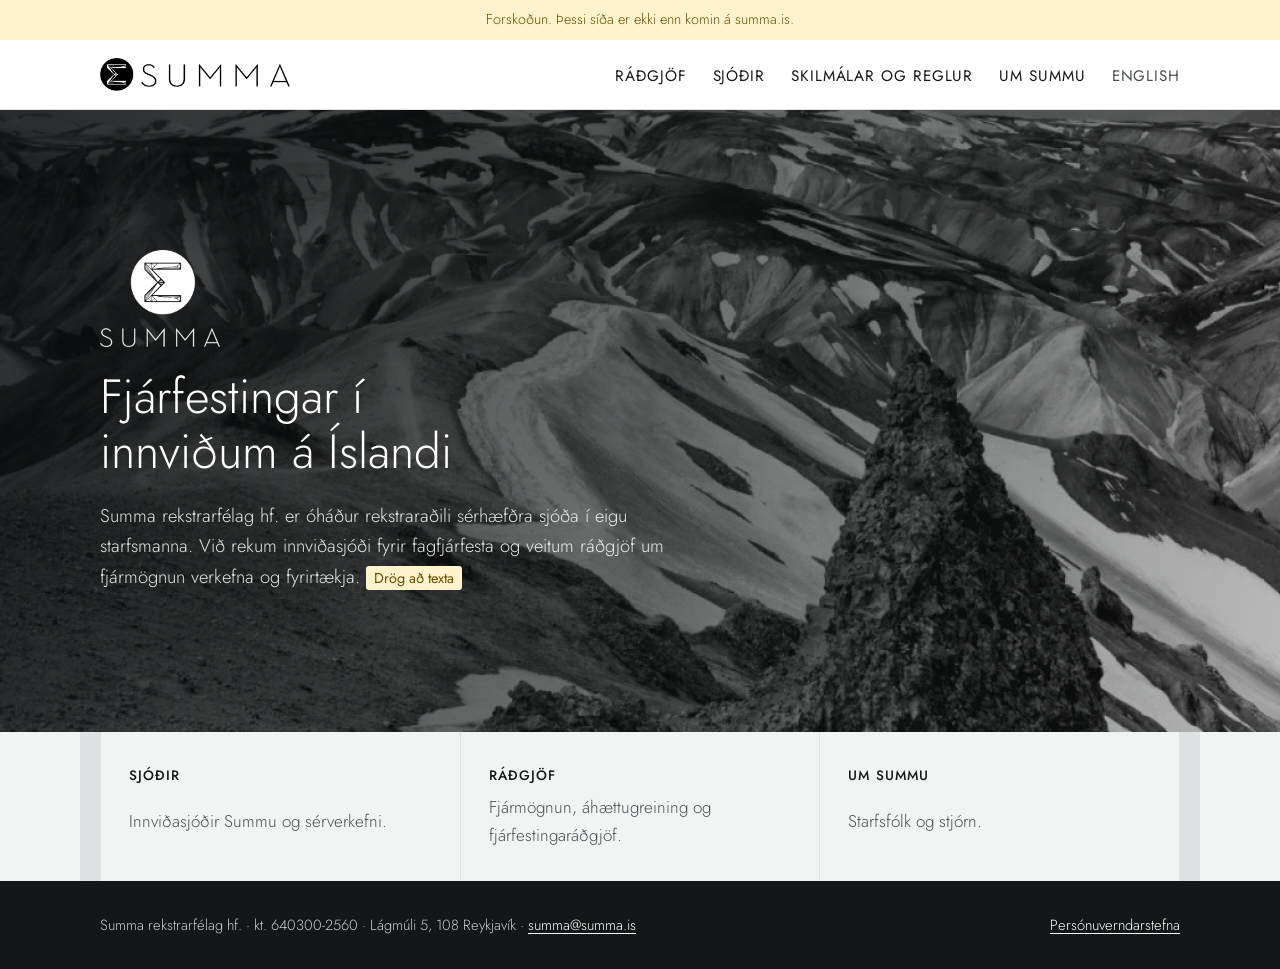
==== index.html @ dfa73f5f "Fyrsta útgáfa af nýrri heimasíðu Summu Kyrrstæð síða (IS/EN) sem leysir WordPress-vefinn af hólmi. S" ====
<!doctype html>
<html lang="is">
<head>
<meta charset="utf-8">
<meta name="viewport" content="width=device-width, initial-scale=1, viewport-fit=cover">
<title>Summa</title>
<meta name="description" content="Summa rekstrarfélag hf. – óháður rekstraraðili sérhæfðra sjóða með áherslu á innviði á Íslandi.">
<meta name="robots" content="noindex, nofollow">
<link rel="icon" href="assets/img/favicon.png">
<link rel="stylesheet" href="assets/css/site.css">
<link rel="alternate" hreflang="en" href="en/">
</head>
<body>
<a class="skip" href="#efni">Fara í efni</a>
<div class="draft-banner">Forskoðun. Þessi síða er ekki enn komin á summa.is.</div>
<header class="site-header"><div class="inner">
<a class="logo" href=""><img src="assets/img/summa-logo.png" alt="Summa" width="640" height="113"></a>
<nav class="site-nav" aria-label="Aðalvalmynd"><ul><li><a href="radgjof/">Ráðgjöf</a></li><li><a href="sjodir/">Sjóðir</a></li><li><a href="skilmalar/">Skilmálar og reglur</a></li><li><a href="um-summu/">Um Summu</a></li><li class="lang"><a href="en/" lang="en">English</a></li></ul></nav>
</div></header>
<main id="efni">
<div class="hero"><div class="inner">
<img class="mark" src="assets/img/summa-merki-hvitt.png" alt="" width="360" height="289">
<h1>Fjárfestingar í innviðum á Íslandi</h1>
<p>Summa rekstrarfélag hf. er óháður rekstraraðili sérhæfðra sjóða í eigu starfsmanna. Við rekum innviðasjóði fyrir fagfjárfesta og veitum ráðgjöf um fjármögnun verkefna og fyrirtækja. <span class="draft">Drög að texta</span></p>
</div></div>
<div class="paths"><div class="inner">
<a href="sjodir/"><span class="label">Sjóðir</span><span class="desc">Innviðasjóðir Summu og sérverkefni.</span></a>
<a href="radgjof/"><span class="label">Ráðgjöf</span><span class="desc">Fjármögnun, áhættugreining og fjárfestingaráðgjöf.</span></a>
<a href="um-summu/"><span class="label">Um Summu</span><span class="desc">Starfsfólk og stjórn.</span></a>
</div></div>
</main>
<footer class="site-footer"><div class="inner"><p>Summa rekstrarfélag hf. · kt. 640300-2560 · Lágmúli 5, 108 Reykjavík · <a href="mailto:summa@summa.is">summa@summa.is</a></p><p><a href="wp-content/uploads/2024/07/2024-06-20-Personuverndarstefna-samthykkt.pdf">Persónuverndarstefna</a></p></div></footer>
</body>
</html>
---- assets/css/site.css ----
/* Summa rekstrarfélag hf. – sameiginlegt útlit fyrir summa.is
   Einn dálkur fyrir texta, myndræn forsíða með fjallamynd, svarthvít ásýnd í anda merkisins. */

@font-face { font-family: "Jost"; font-weight: 300; font-style: normal; font-display: swap; src: url("../fonts/jost-latin-300-normal.woff2") format("woff2"); }
@font-face { font-family: "Jost"; font-weight: 400; font-style: normal; font-display: swap; src: url("../fonts/jost-latin-400-normal.woff2") format("woff2"); }
@font-face { font-family: "Jost"; font-weight: 500; font-style: normal; font-display: swap; src: url("../fonts/jost-latin-500-normal.woff2") format("woff2"); }

:root {
  --ink: #141617;
  --ink-soft: #4a5054;
  --line: #dfe2e3;
  --paper: #ffffff;
  --paper-alt: #f2f4f4;
  --accent: #1f4b5c;
  --draft-bg: #fff3cd;
  --draft-ink: #6b4e00;
  --font: "Jost", "Futura", "Century Gothic", "Avenir Next", system-ui, sans-serif;
  --measure: 68ch;
  --wide: 1120px;
  color-scheme: light;
}

* { box-sizing: border-box; }
html { -webkit-text-size-adjust: 100%; }
body {
  margin: 0;
  background: var(--paper);
  color: var(--ink);
  font: 300 1.0625rem/1.65 var(--font);
}
img { max-width: 100%; height: auto; display: block; }
a { color: var(--accent); text-underline-offset: 0.18em; }
a:hover { color: var(--ink); }
:focus-visible { outline: 2px solid var(--accent); outline-offset: 3px; }

.inner {
  max-width: var(--wide);
  margin: 0 auto;
  padding-left: max(20px, env(safe-area-inset-left, 0px));
  padding-right: max(20px, env(safe-area-inset-right, 0px));
}

.skip { position: absolute; left: -9999px; }
.skip:focus { left: 12px; top: 12px; background: var(--paper); padding: 8px 12px; z-index: 10; }

/* Haus */
.site-header { border-bottom: 1px solid var(--line); background: var(--paper); }
.site-header .inner { display: flex; flex-wrap: wrap; align-items: center; justify-content: space-between; gap: 14px 32px; padding-block: 18px; }
.site-header .logo img { width: 190px; }
.site-nav ul { display: flex; flex-wrap: wrap; gap: 6px 26px; list-style: none; margin: 0; padding: 0; }
.site-nav a { color: var(--ink); text-decoration: none; font-weight: 400; font-size: 0.95rem; letter-spacing: 0.06em; text-transform: uppercase; padding-block: 4px; border-bottom: 1px solid transparent; }
.site-nav a:hover, .site-nav a[aria-current="page"] { border-bottom-color: var(--ink); }
.site-nav .lang a { color: var(--ink-soft); }

/* Forsíða */
.hero {
  position: relative;
  color: #fff;
  background: #1a1c1d url("../img/fjoll.webp") center 40% / cover no-repeat;
}
.hero::before { content: ""; position: absolute; inset: 0; background: linear-gradient(100deg, rgba(10,12,13,0.82) 0%, rgba(10,12,13,0.55) 55%, rgba(10,12,13,0.25) 100%); }
.hero .inner { position: relative; padding-block: clamp(64px, 12vw, 140px); display: grid; gap: 22px; }
.hero .mark { width: 120px; }
.hero h1 { font-weight: 300; font-size: clamp(1.9rem, 4.2vw, 3rem); line-height: 1.15; margin: 0; max-width: 22ch; text-wrap: balance; }
.hero p { margin: 0; max-width: 52ch; font-size: 1.15rem; color: rgba(255,255,255,0.88); }

.paths { background: var(--paper-alt); }
.paths .inner { display: grid; grid-template-columns: repeat(auto-fit, minmax(240px, 1fr)); gap: 1px; padding-block: 0; background: var(--line); border-inline: 1px solid var(--line); }
.paths a { background: var(--paper-alt); padding: 32px 28px; text-decoration: none; color: var(--ink); display: grid; gap: 6px; }
.paths a:hover { background: var(--paper); }
.paths .label { font-weight: 500; letter-spacing: 0.08em; text-transform: uppercase; font-size: 0.85rem; }
.paths .desc { color: var(--ink-soft); }

/* Innsíður */
main { display: block; }
.page-head { border-bottom: 1px solid var(--line); }
.page-head .inner { padding-block: 56px 36px; }
.page-head h1 { margin: 0; font-weight: 300; font-size: clamp(2rem, 4vw, 2.75rem); line-height: 1.15; letter-spacing: 0.01em; }
.content .inner { padding-block: 40px 72px; display: grid; gap: 48px; }
.prose { max-width: var(--measure); display: grid; gap: 1rem; }
.prose p, .prose ul { margin: 0; }
.prose ul { padding-left: 1.2em; display: grid; gap: 0.3rem; }
h2 { font-weight: 400; font-size: 1.5rem; line-height: 1.25; margin: 0; letter-spacing: 0.01em; }
h3 { font-weight: 500; font-size: 1.1rem; margin: 0; }
section.block { display: grid; gap: 1rem; border-top: 1px solid var(--line); padding-top: 32px; }
section.block:first-child { border-top: 0; padding-top: 0; }
.note { font-size: 0.95rem; color: var(--ink-soft); border-left: 2px solid var(--line); padding-left: 14px; }

/* Starfsfólk */
.people { display: grid; gap: 40px; }
.person { display: grid; grid-template-columns: 180px minmax(0, 1fr); gap: 28px; align-items: start; }
.person img { width: 180px; aspect-ratio: 3 / 4; object-fit: cover; background: var(--paper-alt); filter: grayscale(1); }
.person .text { display: grid; gap: 0.6rem; max-width: var(--measure); }
.person .role { color: var(--ink-soft); font-weight: 400; letter-spacing: 0.04em; text-transform: uppercase; font-size: 0.85rem; margin: -0.3rem 0 0; }
.person p { margin: 0; }
.contact { display: flex; flex-wrap: wrap; gap: 4px 22px; font-size: 0.95rem; }
.board { display: grid; grid-template-columns: repeat(auto-fit, minmax(280px, 1fr)); gap: 32px; }
.board article { display: grid; gap: 0.5rem; align-content: start; }
.board p { margin: 0; }

/* Skjöl */
.docs { list-style: none; margin: 0; padding: 0; border-top: 1px solid var(--line); max-width: var(--measure); }
.docs li { border-bottom: 1px solid var(--line); }
.docs a { display: flex; justify-content: space-between; gap: 16px; padding: 14px 2px; text-decoration: none; color: var(--ink); }
.docs a:hover { color: var(--accent); }
.docs .meta { color: var(--ink-soft); font-size: 0.85rem; white-space: nowrap; letter-spacing: 0.05em; }

/* Drög sem bíða staðfestingar – fjarlægja fyrir opnun */
.draft { background: var(--draft-bg); color: var(--draft-ink); font-size: 0.9rem; padding: 2px 8px; border-radius: 3px; font-weight: 400; }
.draft-banner { background: var(--draft-bg); color: var(--draft-ink); font-size: 0.9rem; text-align: center; padding: 8px 16px; }

/* Fótur */
.site-footer { background: var(--ink); color: #c9cdcf; font-size: 0.92rem; }
.site-footer .inner { padding-block: 32px; display: flex; flex-wrap: wrap; gap: 8px 28px; justify-content: space-between; }
.site-footer a { color: #fff; }
.site-footer p { margin: 0; }

@media (max-width: 640px) {
  .person { grid-template-columns: 1fr; gap: 16px; }
  .person img { width: 160px; }
  .site-header .logo img { width: 160px; }
  .site-nav ul { gap: 4px 18px; }
}
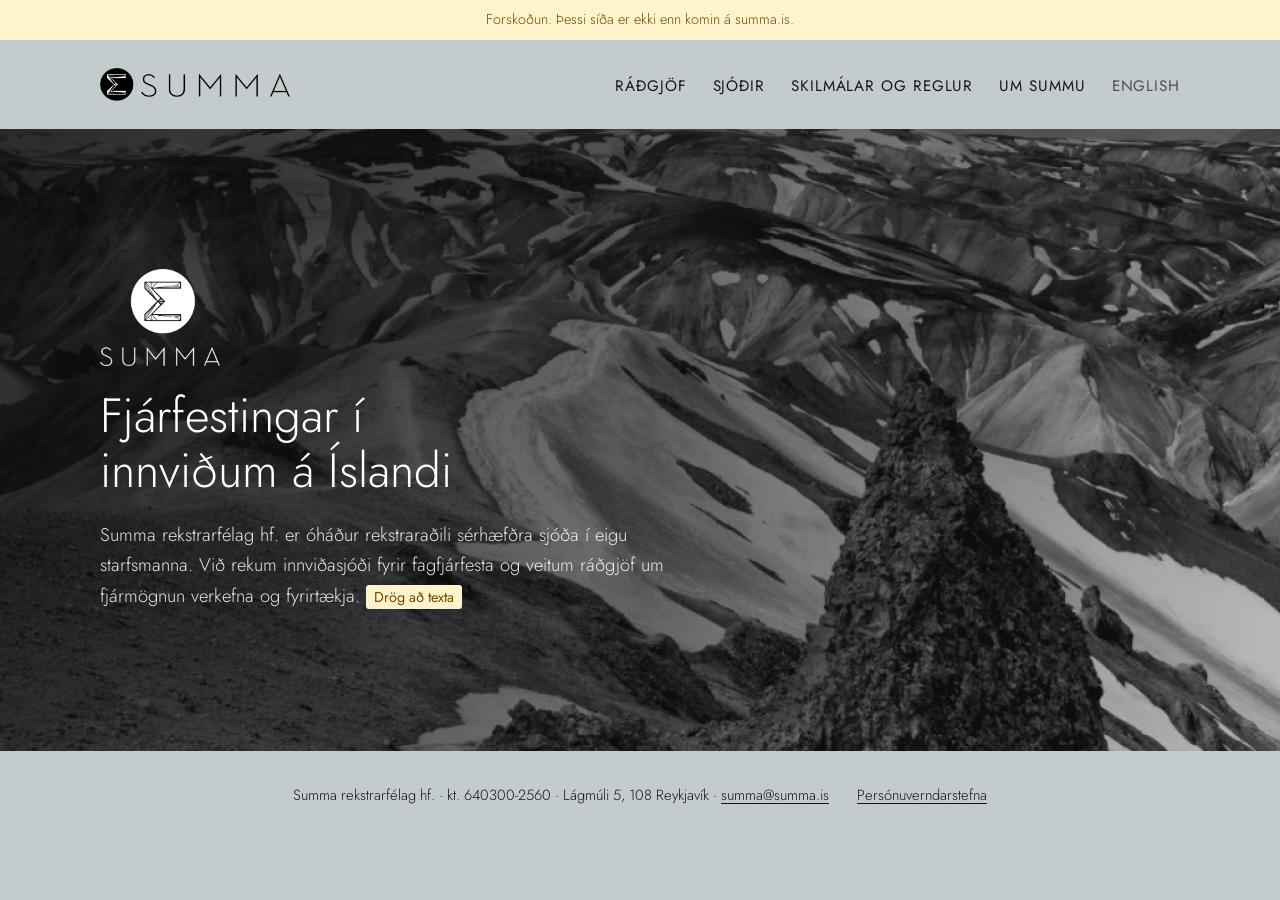
==== commit 2b23d905: "Flýtileiðaspjöld fjarlægð af forsíðu Co-Authored-By: Claude Opus 5.5 <noreply@anthropic.com> Claude-" ====
--- a/index.html
+++ b/index.html
@@ -23,11 +23,6 @@
 <h1>Fjárfestingar í innviðum á Íslandi</h1>
 <p>Summa rekstrarfélag hf. er óháður rekstraraðili sérhæfðra sjóða í eigu starfsmanna. Við rekum innviðasjóði fyrir fagfjárfesta og veitum ráðgjöf um fjármögnun verkefna og fyrirtækja. <span class="draft">Drög að texta</span></p>
 </div></div>
-<div class="paths"><div class="inner">
-<a href="sjodir/"><span class="label">Sjóðir</span><span class="desc">Innviðasjóðir Summu og sérverkefni.</span></a>
-<a href="radgjof/"><span class="label">Ráðgjöf</span><span class="desc">Fjármögnun, áhættugreining og fjárfestingaráðgjöf.</span></a>
-<a href="um-summu/"><span class="label">Um Summu</span><span class="desc">Starfsfólk og stjórn.</span></a>
-</div></div>
 </main>
 <footer class="site-footer"><div class="inner"><p>Summa rekstrarfélag hf. · kt. 640300-2560 · Lágmúli 5, 108 Reykjavík · <a href="mailto:summa@summa.is">summa@summa.is</a></p><p><a href="wp-content/uploads/2024/07/2024-06-20-Personuverndarstefna-samthykkt.pdf">Persónuverndarstefna</a></p></div></footer>
 </body>
--- a/assets/css/site.css
+++ b/assets/css/site.css
@@ -11,7 +11,10 @@
   --line: #dfe2e3;
   --paper: #ffffff;
   --paper-alt: #f2f4f4;
-  --accent: #1f4b5c;
+  --ground: #c3cbcd;   /* grár bakgrunnur eins og á gamla vefnum */
+  --accent: #a84400;   /* tenglar */
+  --orange: #f35308;   /* fyrirsagnir síðna, eins og á gamla vefnum */
+  --orange-text: #c44700; /* appelsínugult í smáu letri, nægur birtuskil */
   --draft-bg: #fff3cd;
   --draft-ink: #6b4e00;
   --font: "Jost", "Futura", "Century Gothic", "Avenir Next", system-ui, sans-serif;
@@ -24,7 +27,7 @@
 html { -webkit-text-size-adjust: 100%; }
 body {
   margin: 0;
-  background: var(--paper);
+  background: var(--ground);
   color: var(--ink);
   font: 300 1.0625rem/1.65 var(--font);
 }
@@ -44,12 +47,13 @@
 .skip:focus { left: 12px; top: 12px; background: var(--paper); padding: 8px 12px; z-index: 10; }
 
 /* Haus */
-.site-header { border-bottom: 1px solid var(--line); background: var(--paper); }
-.site-header .inner { display: flex; flex-wrap: wrap; align-items: center; justify-content: space-between; gap: 14px 32px; padding-block: 18px; }
+.site-header { background: var(--ground); }
+.site-header .inner { display: flex; flex-wrap: wrap; align-items: center; justify-content: space-between; gap: 14px 32px; padding-block: 28px; }
 .site-header .logo img { width: 190px; }
 .site-nav ul { display: flex; flex-wrap: wrap; gap: 6px 26px; list-style: none; margin: 0; padding: 0; }
 .site-nav a { color: var(--ink); text-decoration: none; font-weight: 400; font-size: 0.95rem; letter-spacing: 0.06em; text-transform: uppercase; padding-block: 4px; border-bottom: 1px solid transparent; }
-.site-nav a:hover, .site-nav a[aria-current="page"] { border-bottom-color: var(--ink); }
+.site-nav a:hover { border-bottom-color: var(--ink); }
+.site-nav a[aria-current="page"] { color: var(--orange-text); }
 .site-nav .lang a { color: var(--ink-soft); }
 
 /* Forsíða */
@@ -64,32 +68,40 @@
 .hero h1 { font-weight: 300; font-size: clamp(1.9rem, 4.2vw, 3rem); line-height: 1.15; margin: 0; max-width: 22ch; text-wrap: balance; }
 .hero p { margin: 0; max-width: 52ch; font-size: 1.15rem; color: rgba(255,255,255,0.88); }
 
-.paths { background: var(--paper-alt); }
-.paths .inner { display: grid; grid-template-columns: repeat(auto-fit, minmax(240px, 1fr)); gap: 1px; padding-block: 0; background: var(--line); border-inline: 1px solid var(--line); }
-.paths a { background: var(--paper-alt); padding: 32px 28px; text-decoration: none; color: var(--ink); display: grid; gap: 6px; }
-.paths a:hover { background: var(--paper); }
+.paths .inner { display: grid; grid-template-columns: repeat(auto-fit, minmax(240px, 1fr)); gap: 20px; padding-block: 32px 56px; }
+.paths a { background: var(--paper); padding: 32px 28px; text-decoration: none; color: var(--ink); display: grid; gap: 6px; }
+.paths a:hover { box-shadow: inset 0 -3px 0 var(--orange); }
 .paths .label { font-weight: 500; letter-spacing: 0.08em; text-transform: uppercase; font-size: 0.85rem; }
 .paths .desc { color: var(--ink-soft); }
 
 /* Innsíður */
 main { display: block; }
-.page-head { border-bottom: 1px solid var(--line); }
-.page-head .inner { padding-block: 56px 36px; }
-.page-head h1 { margin: 0; font-weight: 300; font-size: clamp(2rem, 4vw, 2.75rem); line-height: 1.15; letter-spacing: 0.01em; }
-.content .inner { padding-block: 40px 72px; display: grid; gap: 48px; }
+/* Hvítur efnisreitur á gráum grunni */
+.page-head .inner, .content .inner { --pad: clamp(20px, 5vw, 56px); max-width: calc(var(--wide) - 40px); background: var(--paper); padding-left: var(--pad); padding-right: var(--pad); }
+.page-head .inner { padding-block: 56px 8px; }
+.page-head h1 { margin: 0; color: var(--orange); font-weight: 400; font-size: clamp(2rem, 4vw, 2.75rem); line-height: 1.15; letter-spacing: 0.01em; }
+.content { padding-bottom: 32px; }
+.content .inner { padding-top: 40px; padding-bottom: 72px; display: grid; gap: 48px; }
 .prose { max-width: var(--measure); display: grid; gap: 1rem; }
+.prose.wide { max-width: none; }
+/* Mynd neðst í hvíta reitnum, nær út í brúnir */
+.content.has-image .inner { padding-bottom: 0; }
+.panel-image { margin: 0 calc(-1 * var(--pad)); }
+.panel-image img { width: 100%; height: clamp(180px, 32vw, 420px); object-fit: cover; object-position: center 60%; }
 .prose p, .prose ul { margin: 0; }
 .prose ul { padding-left: 1.2em; display: grid; gap: 0.3rem; }
 h2 { font-weight: 400; font-size: 1.5rem; line-height: 1.25; margin: 0; letter-spacing: 0.01em; }
 h3 { font-weight: 500; font-size: 1.1rem; margin: 0; }
-section.block { display: grid; gap: 1rem; border-top: 1px solid var(--line); padding-top: 32px; }
-section.block:first-child { border-top: 0; padding-top: 0; }
+section.block { display: grid; gap: 1rem; align-content: start; }
+/* Kaflar hlið við hlið, eins og á gamla vefnum */
+.cols { display: grid; grid-template-columns: repeat(2, minmax(0, 1fr)); gap: 48px 72px; align-items: start; }
+@media (max-width: 860px) { .cols { grid-template-columns: 1fr; row-gap: 1.6rem; } }
 .note { font-size: 0.95rem; color: var(--ink-soft); border-left: 2px solid var(--line); padding-left: 14px; }
 
 /* Starfsfólk */
 .people { display: grid; gap: 40px; }
-.person { display: grid; grid-template-columns: 180px minmax(0, 1fr); gap: 28px; align-items: start; }
-.person img { width: 180px; aspect-ratio: 3 / 4; object-fit: cover; background: var(--paper-alt); filter: grayscale(1); }
+.person { display: grid; grid-template-columns: 280px minmax(0, 1fr); gap: 36px; align-items: start; }
+.person img { width: 280px; aspect-ratio: 3 / 4; object-fit: cover; background: var(--paper-alt); filter: grayscale(1); }
 .person .text { display: grid; gap: 0.6rem; max-width: var(--measure); }
 .person .role { color: var(--ink-soft); font-weight: 400; letter-spacing: 0.04em; text-transform: uppercase; font-size: 0.85rem; margin: -0.3rem 0 0; }
 .person p { margin: 0; }
@@ -109,15 +121,21 @@
 .draft { background: var(--draft-bg); color: var(--draft-ink); font-size: 0.9rem; padding: 2px 8px; border-radius: 3px; font-weight: 400; }
 .draft-banner { background: var(--draft-bg); color: var(--draft-ink); font-size: 0.9rem; text-align: center; padding: 8px 16px; }
 
-/* Fótur */
-.site-footer { background: var(--ink); color: #c9cdcf; font-size: 0.92rem; }
-.site-footer .inner { padding-block: 32px; display: flex; flex-wrap: wrap; gap: 8px 28px; justify-content: space-between; }
-.site-footer a { color: #fff; }
+/* Fótur – á gráa grunninum, eins og á gamla vefnum */
+.site-footer { background: var(--ground); color: var(--ink); font-size: 0.92rem; }
+.site-footer .inner { padding-block: 8px 40px; display: flex; flex-wrap: wrap; gap: 6px 28px; justify-content: center; text-align: center; }
+.site-footer a { color: var(--ink); }
 .site-footer p { margin: 0; }
 
+/* Starfsfólk fer í einn dálk áður en textinn verður hærri en myndin */
+@media (max-width: 1040px) {
+  .person { grid-template-columns: 1fr; gap: 16px; }
+  .person img { width: 100%; max-width: 320px; }
+}
 @media (max-width: 640px) {
-  .person { grid-template-columns: 1fr; gap: 16px; }
-  .person img { width: 160px; }
   .site-header .logo img { width: 160px; }
   .site-nav ul { gap: 4px 18px; }
 }
+
+/* Bil milli forsíðumyndar og fótar */
+main:has(.hero) + .site-footer .inner { padding-top: 32px; }
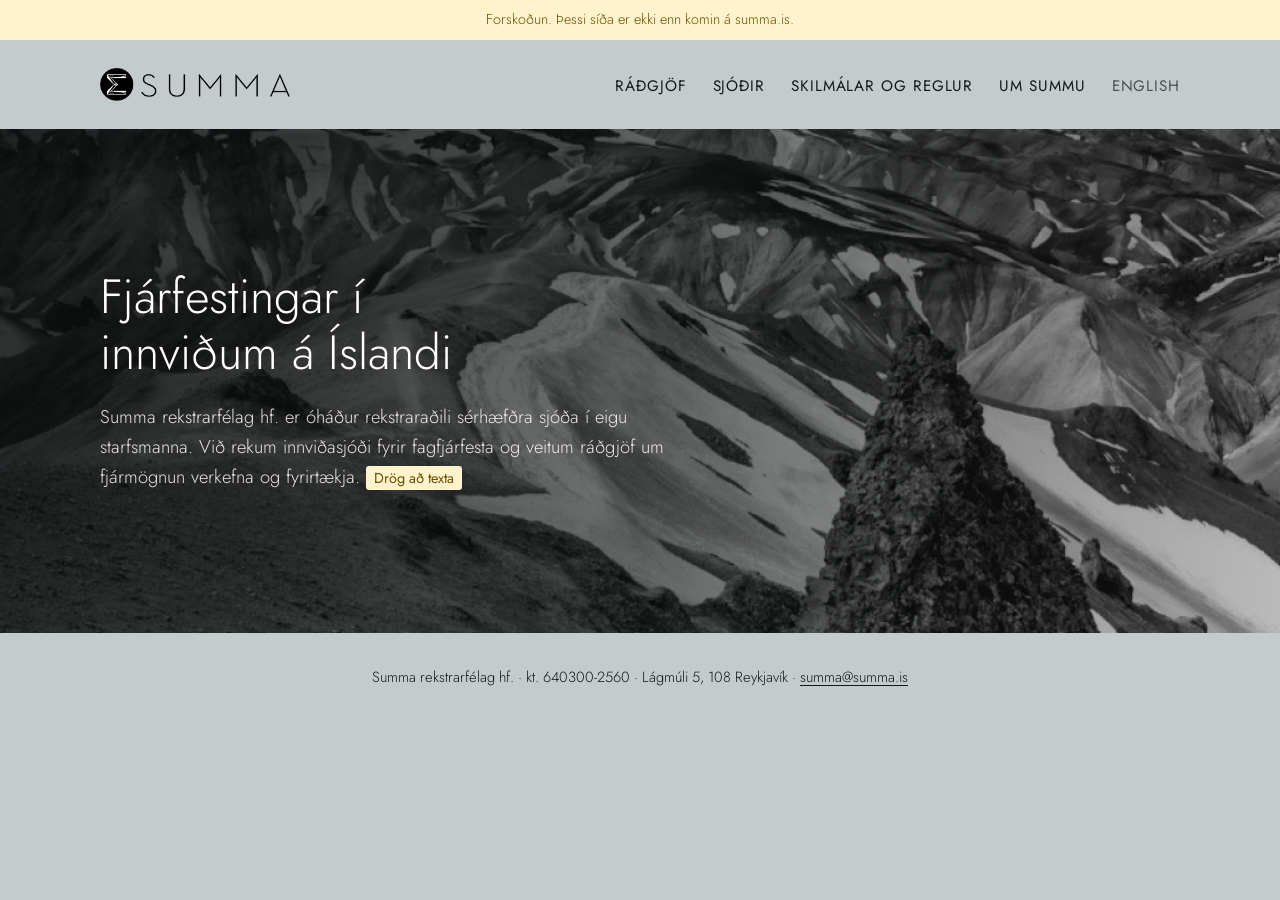
==== commit 31426b2f: "Undirbúningur fyrir opnun: forsíða, fótur, valmynd og starfsfólk - Hvíta Summu-merkið fjarlægt af fo" ====
--- a/index.html
+++ b/index.html
@@ -19,11 +19,10 @@
 </div></header>
 <main id="efni">
 <div class="hero"><div class="inner">
-<img class="mark" src="assets/img/summa-merki-hvitt.png" alt="" width="360" height="289">
 <h1>Fjárfestingar í innviðum á Íslandi</h1>
 <p>Summa rekstrarfélag hf. er óháður rekstraraðili sérhæfðra sjóða í eigu starfsmanna. Við rekum innviðasjóði fyrir fagfjárfesta og veitum ráðgjöf um fjármögnun verkefna og fyrirtækja. <span class="draft">Drög að texta</span></p>
 </div></div>
 </main>
-<footer class="site-footer"><div class="inner"><p>Summa rekstrarfélag hf. · kt. 640300-2560 · Lágmúli 5, 108 Reykjavík · <a href="mailto:summa@summa.is">summa@summa.is</a></p><p><a href="wp-content/uploads/2024/07/2024-06-20-Personuverndarstefna-samthykkt.pdf">Persónuverndarstefna</a></p></div></footer>
+<footer class="site-footer"><div class="inner"><p>Summa rekstrarfélag hf. · kt. 640300-2560 · Lágmúli 5, 108 Reykjavík · <a href="mailto:summa@summa.is">summa@summa.is</a></p></div></footer>
 </body>
 </html>
--- a/assets/css/site.css
+++ b/assets/css/site.css
@@ -100,13 +100,17 @@
 
 /* Starfsfólk */
 .people { display: grid; gap: 40px; }
-.person { display: grid; grid-template-columns: 280px minmax(0, 1fr); gap: 36px; align-items: start; }
-.person img { width: 280px; aspect-ratio: 3 / 4; object-fit: cover; background: var(--paper-alt); filter: grayscale(1); }
+.person { display: grid; grid-template-columns: 300px minmax(0, 1fr); gap: 36px; align-items: start; }
+.person img { width: 300px; aspect-ratio: 3 / 4; object-fit: cover; background: var(--paper-alt); filter: grayscale(1); }
 .person .text { display: grid; gap: 0.6rem; max-width: var(--measure); }
 .person .role { color: var(--ink-soft); font-weight: 400; letter-spacing: 0.04em; text-transform: uppercase; font-size: 0.85rem; margin: -0.3rem 0 0; }
 .person p { margin: 0; }
-.contact { display: flex; flex-wrap: wrap; gap: 4px 22px; font-size: 0.95rem; }
-.board { display: grid; grid-template-columns: repeat(auto-fit, minmax(280px, 1fr)); gap: 32px; }
+.contact { list-style: none; margin: 0.2rem 0 0; padding: 0; display: grid; gap: 4px; font-size: 0.95rem; }
+.contact li { display: flex; align-items: center; gap: 10px; }
+.contact a { color: var(--ink); text-decoration: none; }
+.contact a:hover { color: var(--accent); text-decoration: underline; }
+.contact .icon { width: 17px; height: 17px; flex: none; color: var(--orange); }
+.board { display: grid; grid-template-columns: 1fr; gap: 40px; }
 .board article { display: grid; gap: 0.5rem; align-content: start; }
 .board p { margin: 0; }
 
@@ -139,3 +143,6 @@
 
 /* Bil milli forsíðumyndar og fótar */
 main:has(.hero) + .site-footer .inner { padding-top: 32px; }
+
+/* Kaflafyrirsagnir á Um Summu, appelsínugular eins og á gamla vefnum */
+h2.section-title { color: var(--orange); }
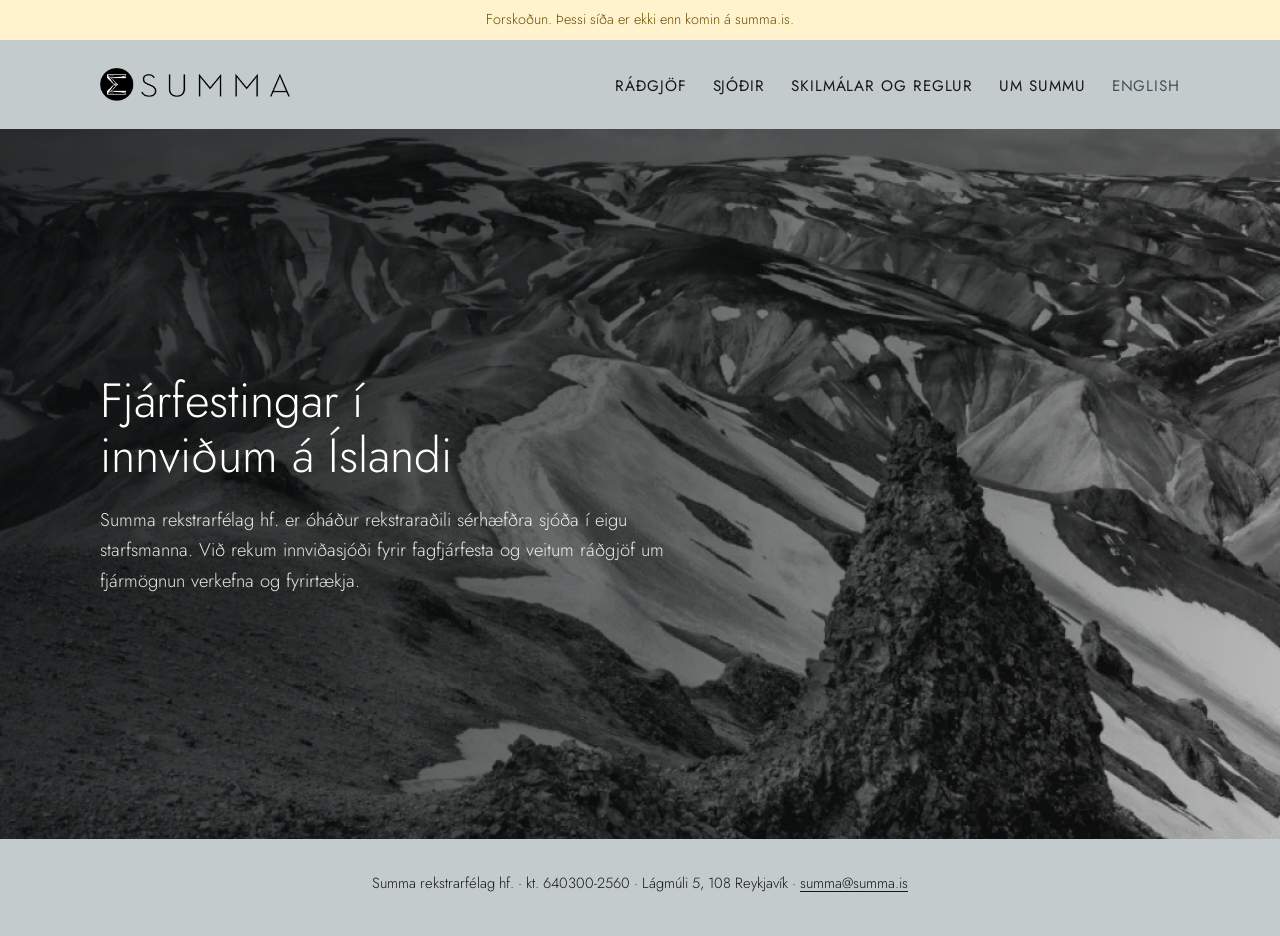
==== commit c5c0b34c: "Forsíðumynd fyllir skjáinn og forsíðutexti samþykktur Co-Authored-By: Claude Opus 5.5 <noreply@anthr" ====
--- a/index.html
+++ b/index.html
@@ -20,7 +20,7 @@
 <main id="efni">
 <div class="hero"><div class="inner">
 <h1>Fjárfestingar í innviðum á Íslandi</h1>
-<p>Summa rekstrarfélag hf. er óháður rekstraraðili sérhæfðra sjóða í eigu starfsmanna. Við rekum innviðasjóði fyrir fagfjárfesta og veitum ráðgjöf um fjármögnun verkefna og fyrirtækja. <span class="draft">Drög að texta</span></p>
+<p>Summa rekstrarfélag hf. er óháður rekstraraðili sérhæfðra sjóða í eigu starfsmanna. Við rekum innviðasjóði fyrir fagfjárfesta og veitum ráðgjöf um fjármögnun verkefna og fyrirtækja.</p>
 </div></div>
 </main>
 <footer class="site-footer"><div class="inner"><p>Summa rekstrarfélag hf. · kt. 640300-2560 · Lágmúli 5, 108 Reykjavík · <a href="mailto:summa@summa.is">summa@summa.is</a></p></div></footer>
--- a/assets/css/site.css
+++ b/assets/css/site.css
@@ -63,7 +63,9 @@
   background: #1a1c1d url("../img/fjoll.webp") center 40% / cover no-repeat;
 }
 .hero::before { content: ""; position: absolute; inset: 0; background: linear-gradient(100deg, rgba(10,12,13,0.82) 0%, rgba(10,12,13,0.55) 55%, rgba(10,12,13,0.25) 100%); }
-.hero .inner { position: relative; padding-block: clamp(64px, 12vw, 140px); display: grid; gap: 22px; }
+/* Myndin fyllir skjáinn milli hauss og fótar, eins og á gamla vefnum */
+.hero { min-height: max(480px, calc(100vh - 190px)); min-height: max(480px, calc(100svh - 190px)); display: flex; align-items: center; }
+.hero .inner { position: relative; width: 100%; padding-block: 64px; display: grid; gap: 22px; }
 .hero .mark { width: 120px; }
 .hero h1 { font-weight: 300; font-size: clamp(1.9rem, 4.2vw, 3rem); line-height: 1.15; margin: 0; max-width: 22ch; text-wrap: balance; }
 .hero p { margin: 0; max-width: 52ch; font-size: 1.15rem; color: rgba(255,255,255,0.88); }
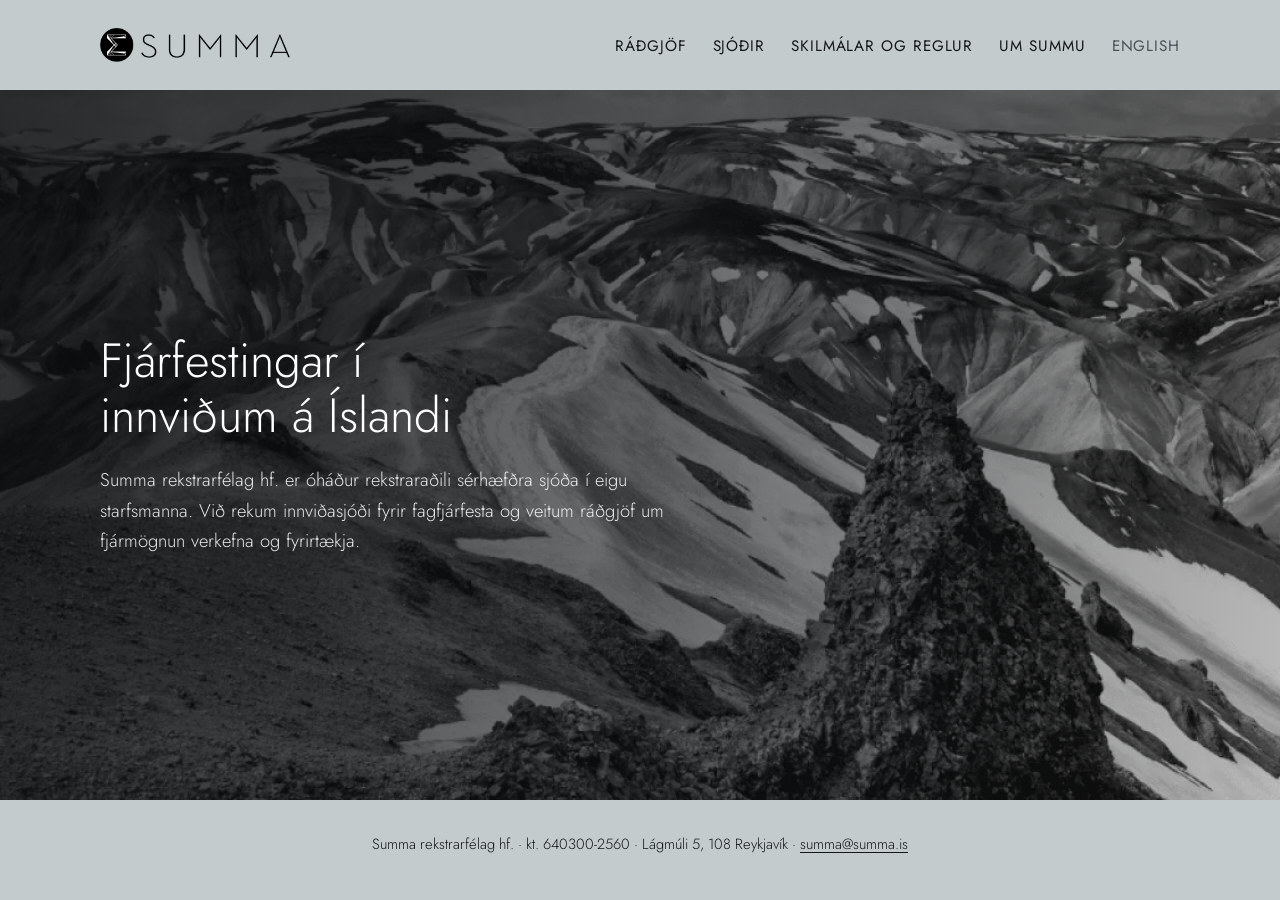
==== commit eeef6bb0: "Forskoðunarstilling fjarlægð fyrir opnun Gula borðinn, noindex og robots-bann tekin út. Allar síður " ====
--- a/index.html
+++ b/index.html
@@ -5,14 +5,13 @@
 <meta name="viewport" content="width=device-width, initial-scale=1, viewport-fit=cover">
 <title>Summa</title>
 <meta name="description" content="Summa rekstrarfélag hf. – óháður rekstraraðili sérhæfðra sjóða með áherslu á innviði á Íslandi.">
-<meta name="robots" content="noindex, nofollow">
+<link rel="canonical" href="https://summa.is/">
 <link rel="icon" href="assets/img/favicon.png">
 <link rel="stylesheet" href="assets/css/site.css">
 <link rel="alternate" hreflang="en" href="en/">
 </head>
 <body>
 <a class="skip" href="#efni">Fara í efni</a>
-<div class="draft-banner">Forskoðun. Þessi síða er ekki enn komin á summa.is.</div>
 <header class="site-header"><div class="inner">
 <a class="logo" href=""><img src="assets/img/summa-logo.png" alt="Summa" width="640" height="113"></a>
 <nav class="site-nav" aria-label="Aðalvalmynd"><ul><li><a href="radgjof/">Ráðgjöf</a></li><li><a href="sjodir/">Sjóðir</a></li><li><a href="skilmalar/">Skilmálar og reglur</a></li><li><a href="um-summu/">Um Summu</a></li><li class="lang"><a href="en/" lang="en">English</a></li></ul></nav>
